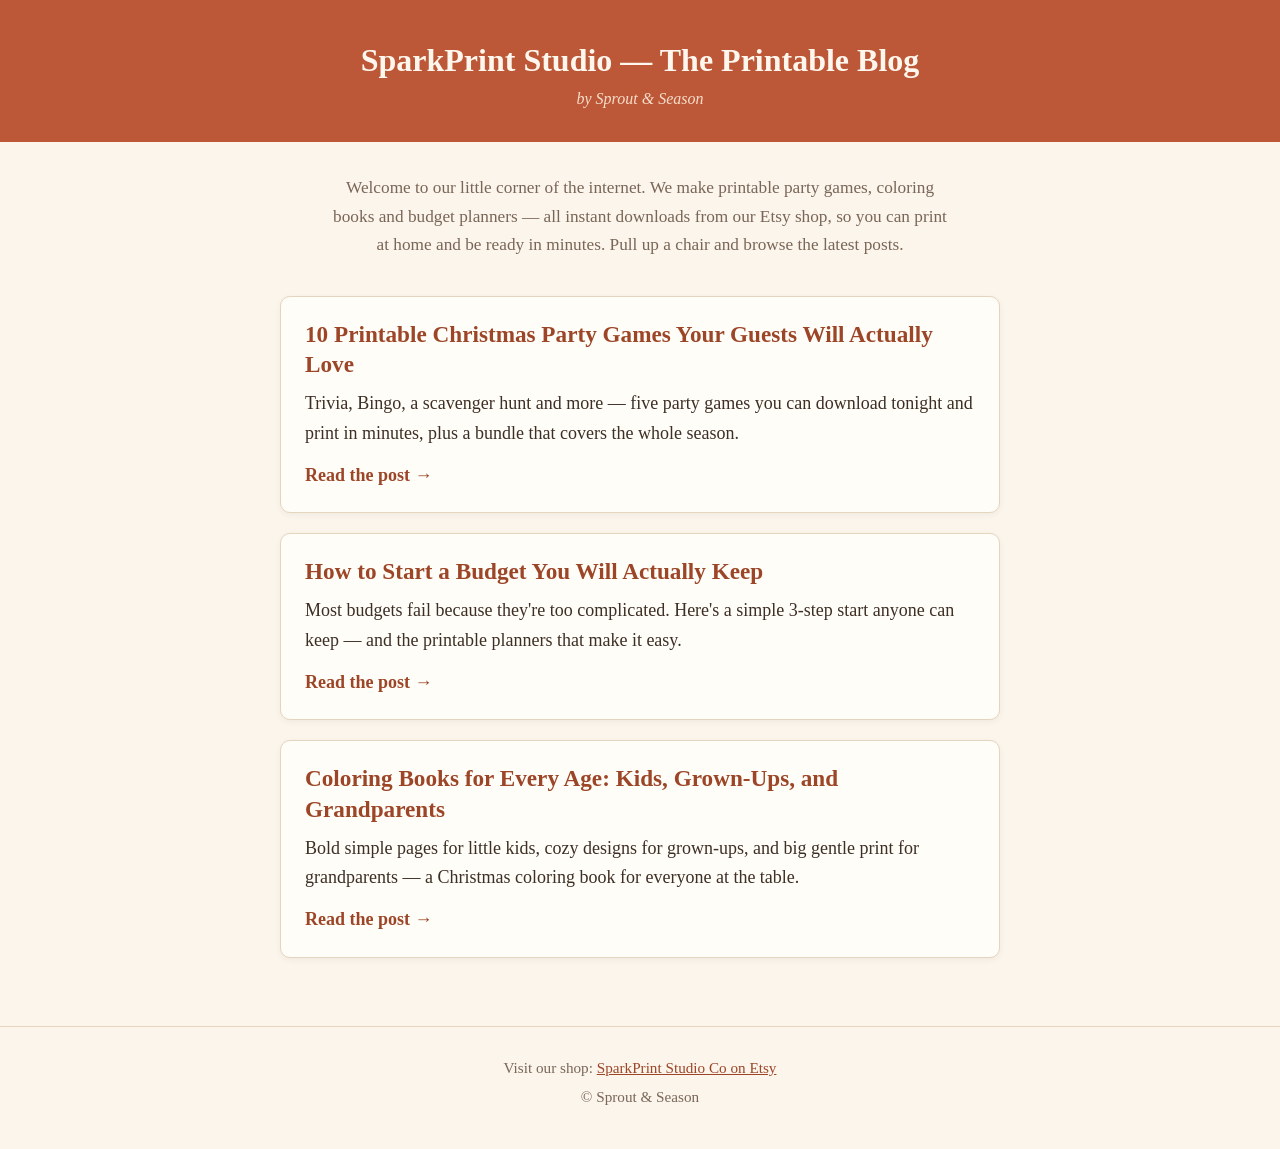
==== index.html @ 8be7a548 "Launch SparkPrint blog" ====
<!DOCTYPE html>
<html lang="en">
<head>
<meta charset="UTF-8">
<meta name="viewport" content="width=device-width, initial-scale=1.0">
<title>SparkPrint Studio — The Printable Blog</title>
<meta name="description" content="Printable party games, coloring books and budget planners — friendly ideas and instant downloads from SparkPrint Studio, by Sprout &amp; Season.">
<link rel="stylesheet" href="style.css">
</head>
<body>

<header class="site">
  <h1><a href="index.html">SparkPrint Studio — The Printable Blog</a></h1>
  <p class="byline">by Sprout &amp; Season</p>
</header>

<main>
  <div class="wrap">

    <p class="intro">Welcome to our little corner of the internet. We make printable party games, coloring books and budget planners — all instant downloads from our Etsy shop, so you can print at home and be ready in minutes. Pull up a chair and browse the latest posts.</p>

    <div class="card">
      <h2><a href="post-01-christmas-party-games.html">10 Printable Christmas Party Games Your Guests Will Actually Love</a></h2>
      <p>Trivia, Bingo, a scavenger hunt and more — five party games you can download tonight and print in minutes, plus a bundle that covers the whole season.</p>
      <a class="read" href="post-01-christmas-party-games.html">Read the post &rarr;</a>
    </div>

    <div class="card">
      <h2><a href="post-02-start-a-budget.html">How to Start a Budget You Will Actually Keep</a></h2>
      <p>Most budgets fail because they're too complicated. Here's a simple 3-step start anyone can keep — and the printable planners that make it easy.</p>
      <a class="read" href="post-02-start-a-budget.html">Read the post &rarr;</a>
    </div>

    <div class="card">
      <h2><a href="post-03-coloring-books-every-age.html">Coloring Books for Every Age: Kids, Grown-Ups, and Grandparents</a></h2>
      <p>Bold simple pages for little kids, cozy designs for grown-ups, and big gentle print for grandparents — a Christmas coloring book for everyone at the table.</p>
      <a class="read" href="post-03-coloring-books-every-age.html">Read the post &rarr;</a>
    </div>

  </div>
</main>

<footer class="site">
  <p>Visit our shop: <a href="https://www.etsy.com/shop/SparkPrintStudioCo">SparkPrint Studio Co on Etsy</a></p>
  <p>&copy; Sprout &amp; Season</p>
</footer>

</body>
</html>
---- style.css ----
/* SparkPrint Studio — The Printable Blog
   Warm cream & terracotta, simple and self-contained. */

:root {
  --cream: #fbf5ec;
  --paper: #fffdf8;
  --ink: #3e2f25;
  --muted: #7a6656;
  --terra: #bc5837;
  --terra-dark: #9c4527;
  --sand: #f0e3d0;
  --line: #e5d5bf;
}

* { box-sizing: border-box; }

body {
  margin: 0;
  background: var(--cream);
  color: var(--ink);
  font-family: Georgia, "Times New Roman", serif;
  font-size: 18px;
  line-height: 1.65;
}

.wrap {
  max-width: 760px;
  margin: 0 auto;
  padding: 0 20px;
}

header.site {
  background: var(--terra);
  color: #fff7ee;
  text-align: center;
  padding: 40px 20px 30px;
}

header.site h1 {
  margin: 0 0 6px;
  font-size: 2rem;
  line-height: 1.25;
}

header.site h1 a {
  color: #fff7ee;
  text-decoration: none;
}

header.site .byline {
  margin: 0;
  font-style: italic;
  color: #f6ddcb;
  font-size: 1rem;
}

main { padding: 32px 0 8px; }

.intro {
  font-size: 1.08rem;
  text-align: center;
  color: var(--muted);
  margin: 0 auto 36px;
  max-width: 620px;
}

h2 {
  color: var(--terra-dark);
  font-size: 1.45rem;
  line-height: 1.3;
  margin: 34px 0 10px;
}

article.post h1 {
  font-size: 1.9rem;
  line-height: 1.25;
  color: var(--ink);
  margin: 0 0 8px;
}

.post-byline {
  font-style: italic;
  color: var(--muted);
  margin: 0 0 24px;
}

a { color: var(--terra-dark); }
a:hover { color: var(--terra); }

.card {
  background: var(--paper);
  border: 1px solid var(--line);
  border-radius: 10px;
  padding: 22px 24px;
  margin: 0 0 20px;
  box-shadow: 0 2px 6px rgba(62, 47, 37, 0.06);
}

.card h2 { margin-top: 0; }
.card h2 a { text-decoration: none; }
.card p { margin: 0 0 12px; }

.card .read {
  font-weight: bold;
  text-decoration: none;
}

.sale-note {
  background: var(--sand);
  border-radius: 8px;
  padding: 12px 16px;
  font-size: 0.98rem;
}

.back {
  display: inline-block;
  margin-bottom: 20px;
  font-weight: bold;
  text-decoration: none;
}

hr {
  border: none;
  border-top: 1px solid var(--line);
  margin: 32px 0;
}

footer.site {
  border-top: 1px solid var(--line);
  margin-top: 40px;
  padding: 24px 20px 36px;
  text-align: center;
  color: var(--muted);
  font-size: 0.95rem;
}

footer.site p { margin: 4px 0; }

@media (max-width: 560px) {
  body { font-size: 17px; }
  header.site { padding: 30px 16px 24px; }
  header.site h1 { font-size: 1.6rem; }
  article.post h1 { font-size: 1.55rem; }
  .card { padding: 18px; }
}
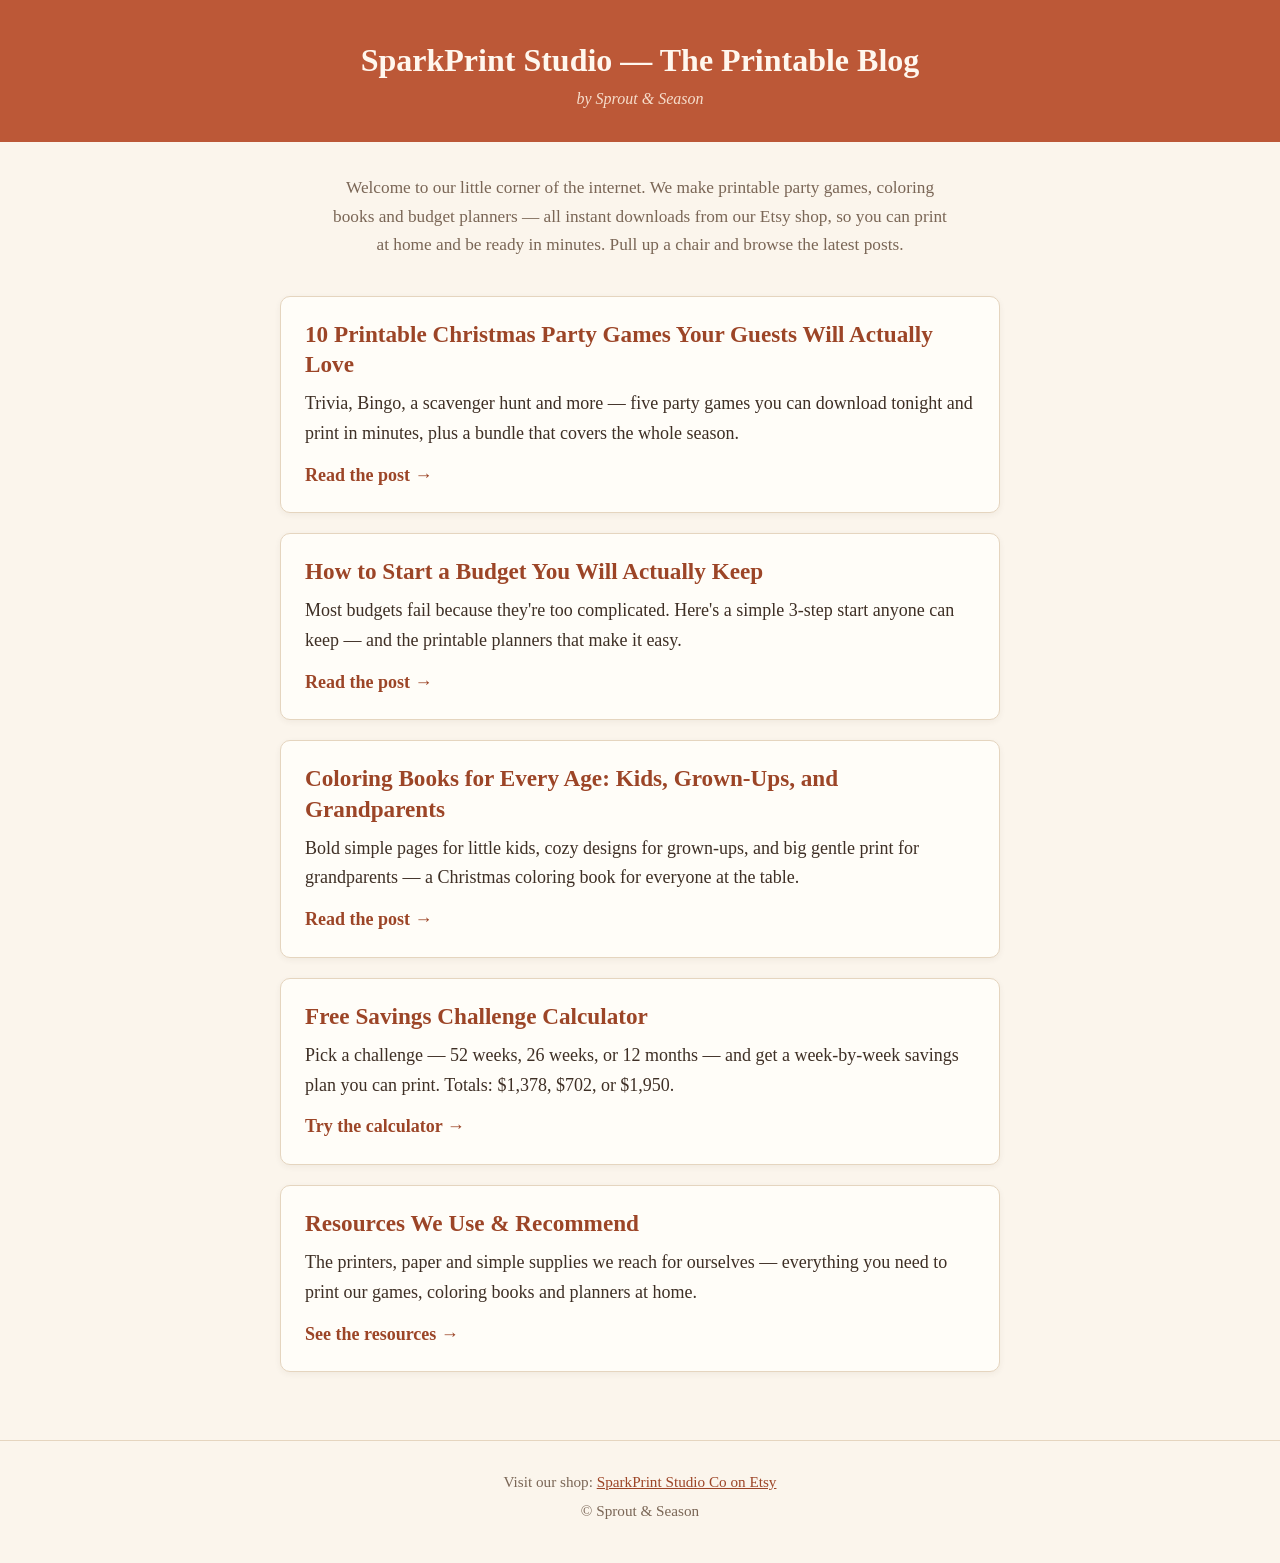
==== commit f20f1b65: "Add resources page and savings calculator tool" ====
--- a/index.html
+++ b/index.html
@@ -37,6 +37,18 @@
       <a class="read" href="post-03-coloring-books-every-age.html">Read the post &rarr;</a>
     </div>
 
+    <div class="card">
+      <h2><a href="tool-savings-calculator.html">Free Savings Challenge Calculator</a></h2>
+      <p>Pick a challenge — 52 weeks, 26 weeks, or 12 months — and get a week-by-week savings plan you can print. Totals: $1,378, $702, or $1,950.</p>
+      <a class="read" href="tool-savings-calculator.html">Try the calculator &rarr;</a>
+    </div>
+
+    <div class="card">
+      <h2><a href="resources.html">Resources We Use &amp; Recommend</a></h2>
+      <p>The printers, paper and simple supplies we reach for ourselves — everything you need to print our games, coloring books and planners at home.</p>
+      <a class="read" href="resources.html">See the resources &rarr;</a>
+    </div>
+
   </div>
 </main>
 
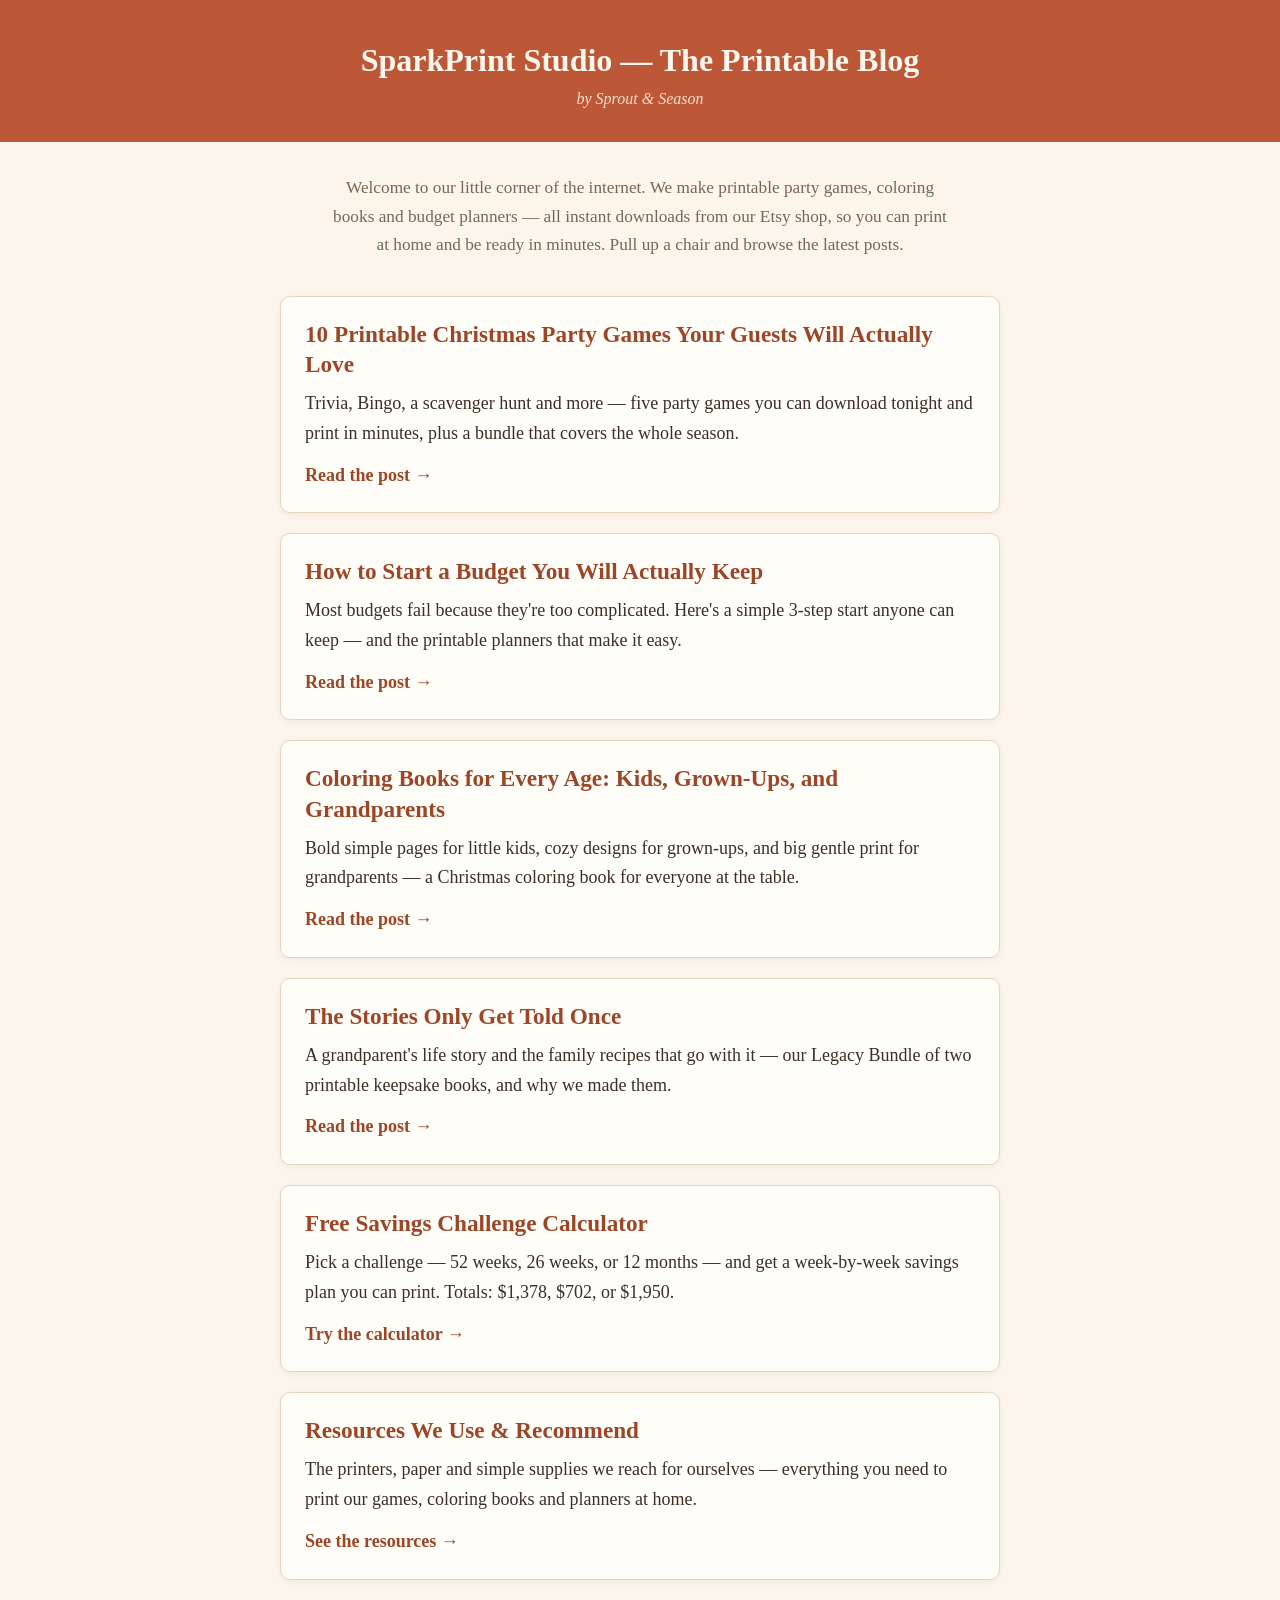
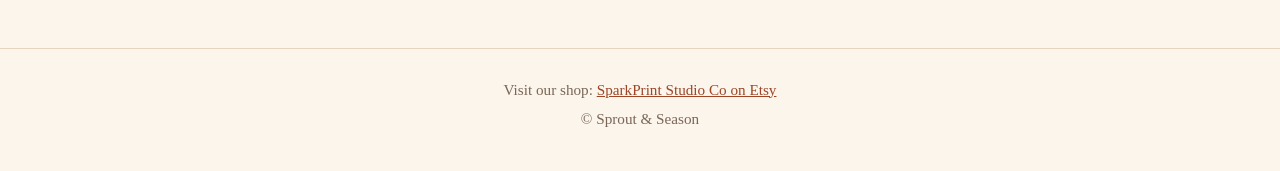
==== commit 09a22f46: "Link Legacy Bundle post from index" ====
--- a/index.html
+++ b/index.html
@@ -38,6 +38,12 @@
     </div>
 
     <div class="card">
+      <h2><a href="post-04-legacy-bundle.html">The Stories Only Get Told Once</a></h2>
+      <p>A grandparent's life story and the family recipes that go with it — our Legacy Bundle of two printable keepsake books, and why we made them.</p>
+      <a class="read" href="post-04-legacy-bundle.html">Read the post &rarr;</a>
+    </div>
+
+    <div class="card">
       <h2><a href="tool-savings-calculator.html">Free Savings Challenge Calculator</a></h2>
       <p>Pick a challenge — 52 weeks, 26 weeks, or 12 months — and get a week-by-week savings plan you can print. Totals: $1,378, $702, or $1,950.</p>
       <a class="read" href="tool-savings-calculator.html">Try the calculator &rarr;</a>
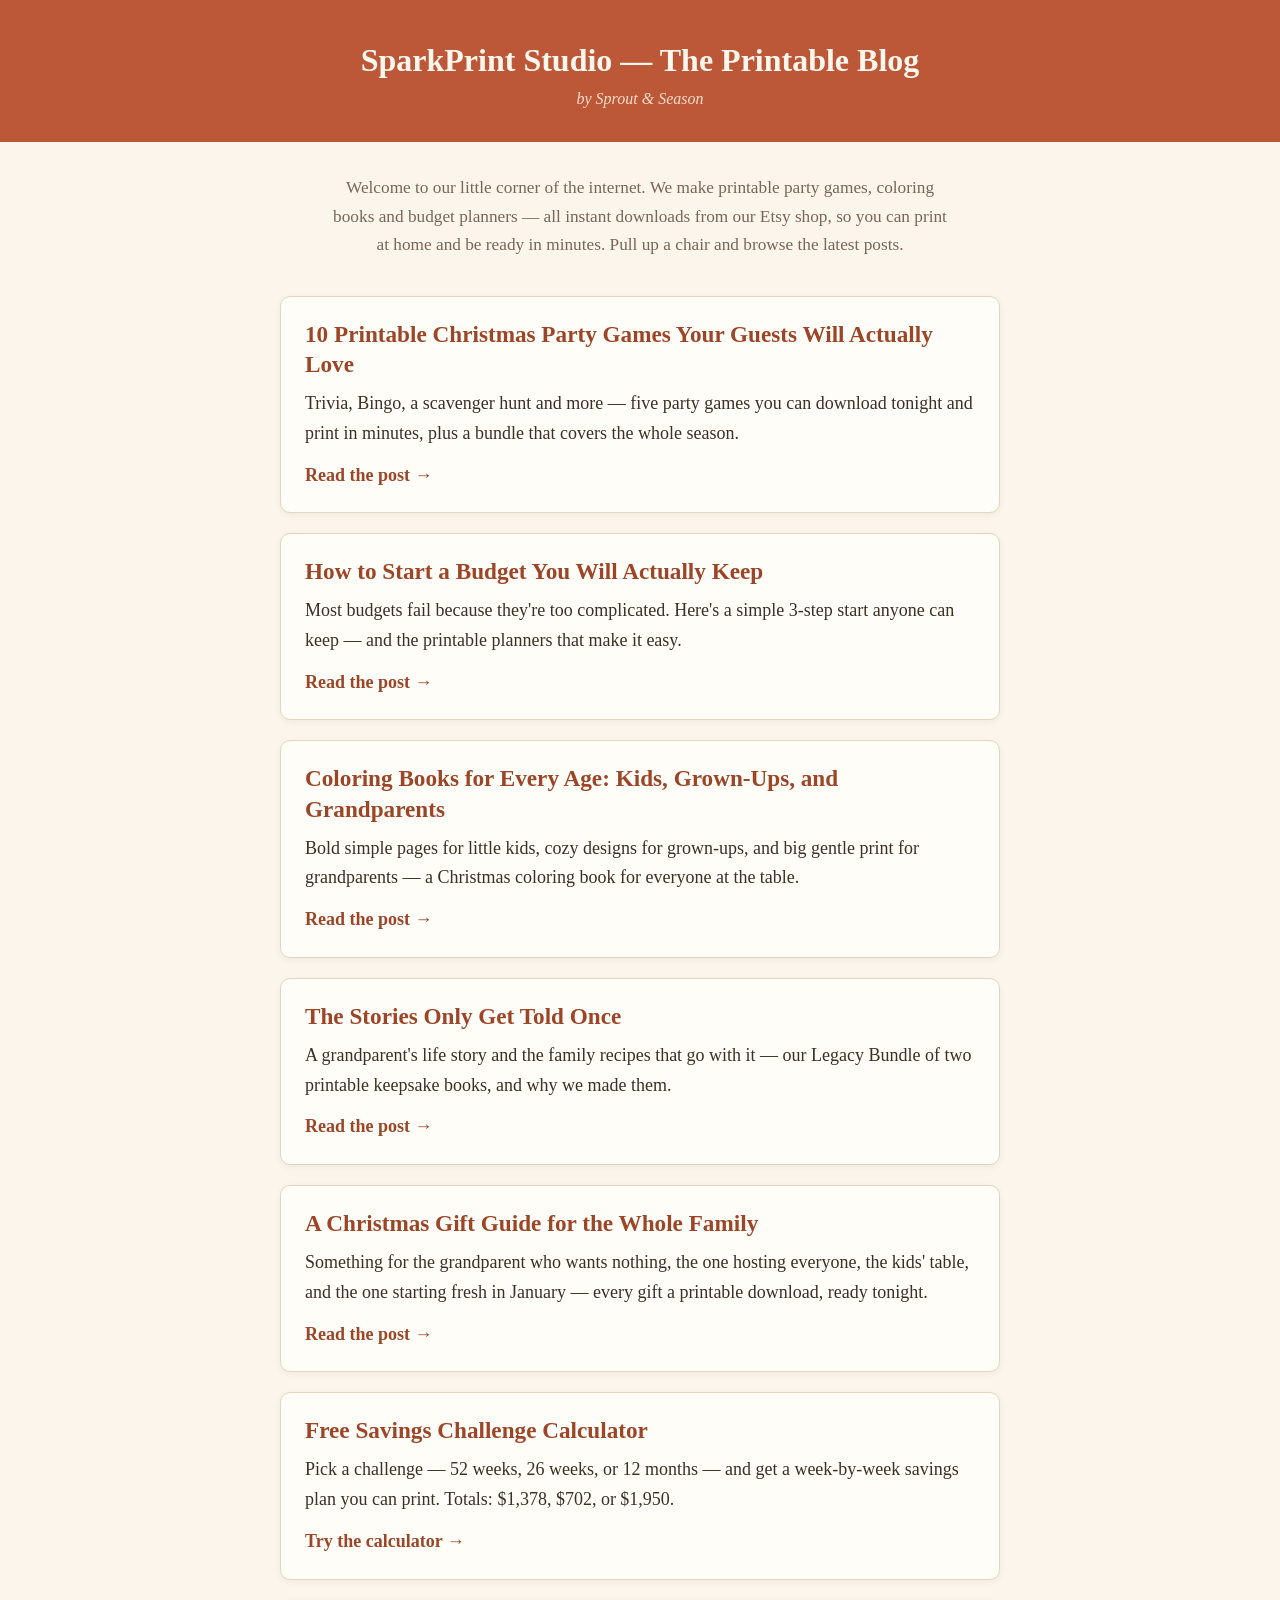
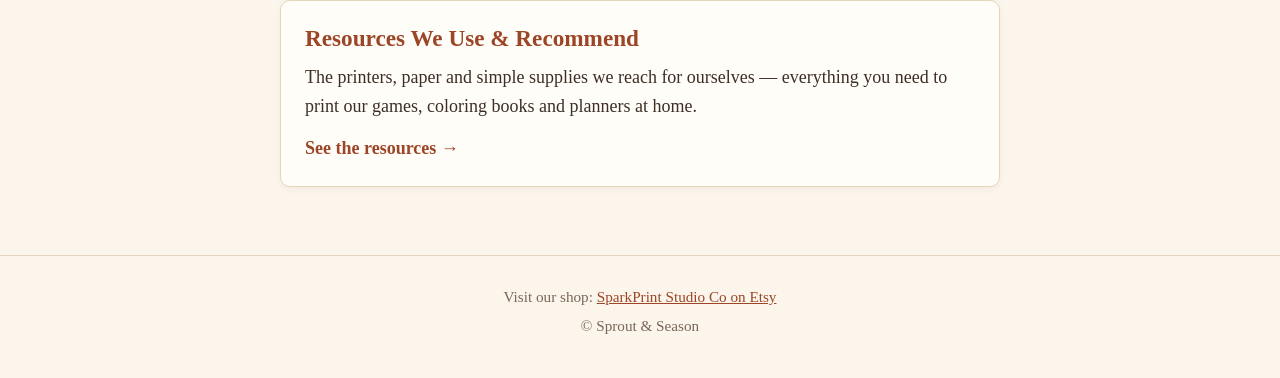
==== commit ef5208ec: "Add files via upload" ====
--- a/index.html
+++ b/index.html
@@ -44,6 +44,12 @@
     </div>
 
     <div class="card">
+      <h2><a href="post-05-christmas-gift-guide.html">A Christmas Gift Guide for the Whole Family</a></h2>
+      <p>Something for the grandparent who wants nothing, the one hosting everyone, the kids' table, and the one starting fresh in January — every gift a printable download, ready tonight.</p>
+      <a class="read" href="post-05-christmas-gift-guide.html">Read the post &rarr;</a>
+    </div>
+
+    <div class="card">
       <h2><a href="tool-savings-calculator.html">Free Savings Challenge Calculator</a></h2>
       <p>Pick a challenge — 52 weeks, 26 weeks, or 12 months — and get a week-by-week savings plan you can print. Totals: $1,378, $702, or $1,950.</p>
       <a class="read" href="tool-savings-calculator.html">Try the calculator &rarr;</a>
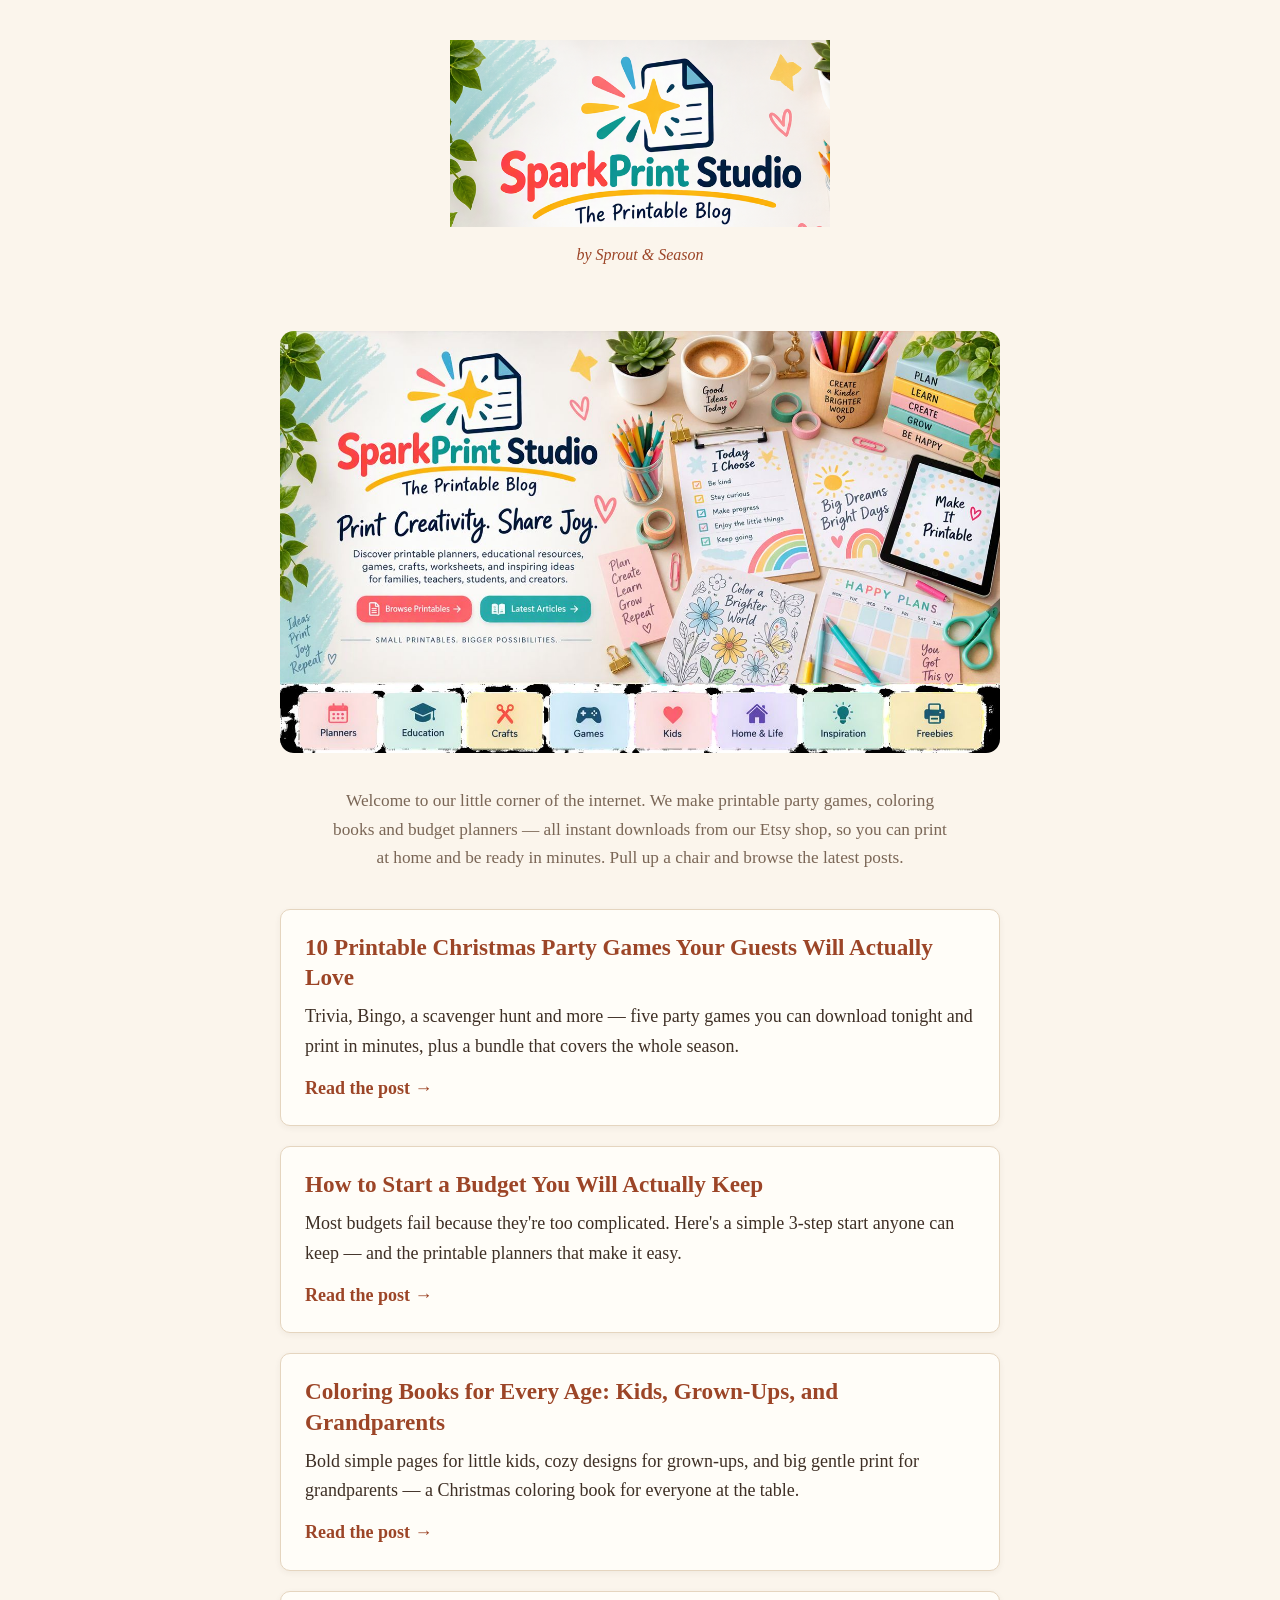
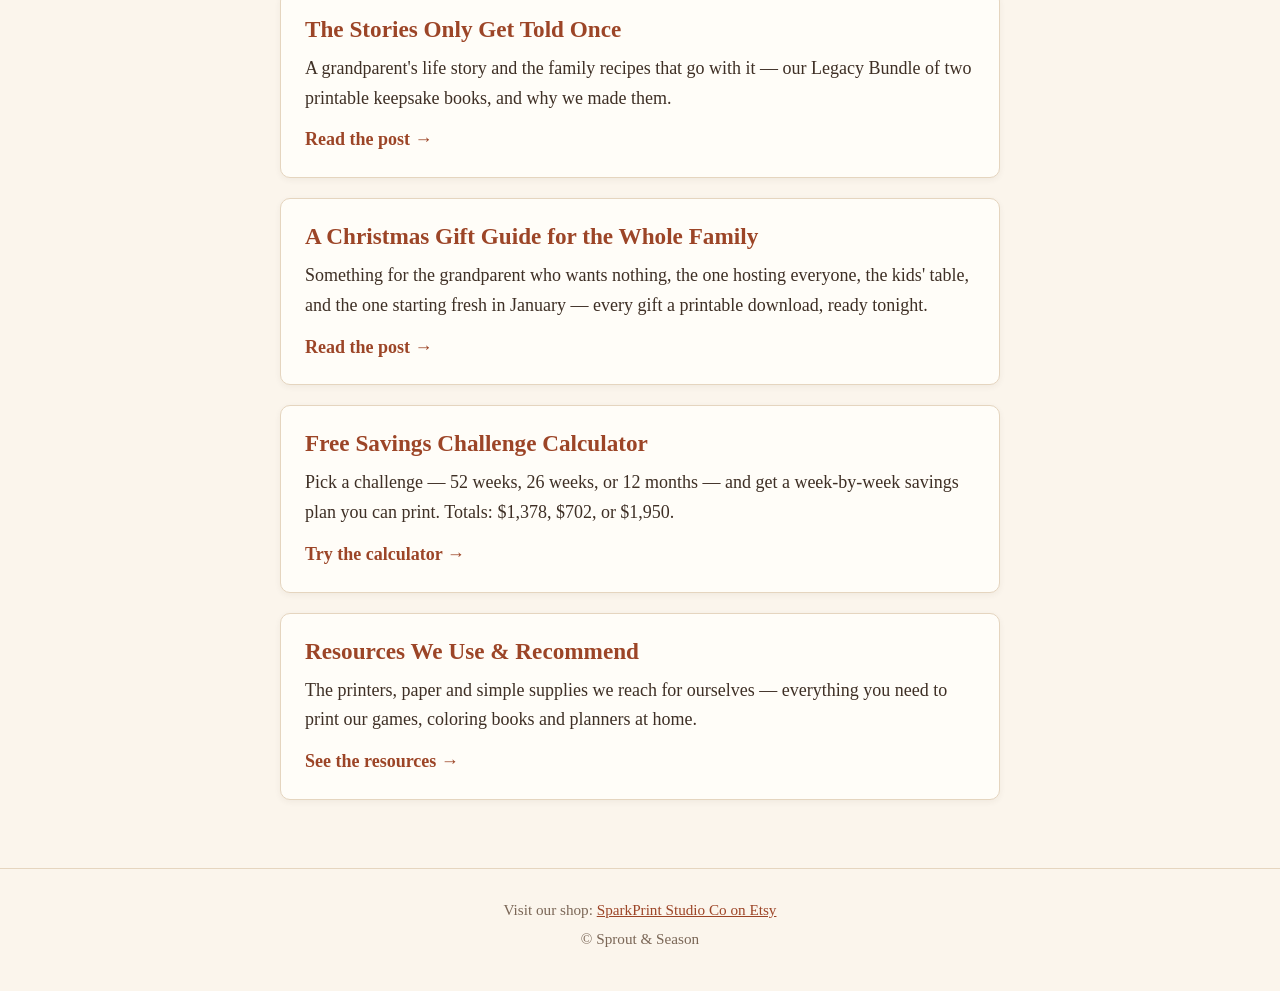
==== commit 8b0db253: "Add SparkPrint Studio branding: logo, hero banner, and updated header styles" ====
--- a/index.html
+++ b/index.html
@@ -10,12 +10,14 @@
 <body>
 
 <header class="site">
-  <h1><a href="index.html">SparkPrint Studio — The Printable Blog</a></h1>
+  <a href="index.html"><img class="brand-logo" src="logo.png" alt="SparkPrint Studio — The Printable Blog"></a>
   <p class="byline">by Sprout &amp; Season</p>
 </header>
 
 <main>
   <div class="wrap">
+
+    <img class="hero-banner" src="hero-banner.jpg" alt="SparkPrint Studio — printable planners, games, crafts and inspiration for families, teachers and creators">
 
     <p class="intro">Welcome to our little corner of the internet. We make printable party games, coloring books and budget planners — all instant downloads from our Etsy shop, so you can print at home and be ready in minutes. Pull up a chair and browse the latest posts.</p>
 
--- a/style.css
+++ b/style.css
@@ -30,7 +30,7 @@
 }
 
 header.site {
-  background: var(--terra);
+  background: var(--cream);
   color: #fff7ee;
   text-align: center;
   padding: 40px 20px 30px;
@@ -48,9 +48,9 @@
 }
 
 header.site .byline {
-  margin: 0;
+  margin: 6px 0 0;
   font-style: italic;
-  color: #f6ddcb;
+  color: var(--terra-dark);
   font-size: 1rem;
 }
 
@@ -143,3 +143,6 @@
   article.post h1 { font-size: 1.55rem; }
   .card { padding: 18px; }
 }
+
+.brand-logo { width: min(380px, 85%); height: auto; }
+.hero-banner { width: 100%; height: auto; border-radius: 14px; margin: 0 0 1.4em; }
